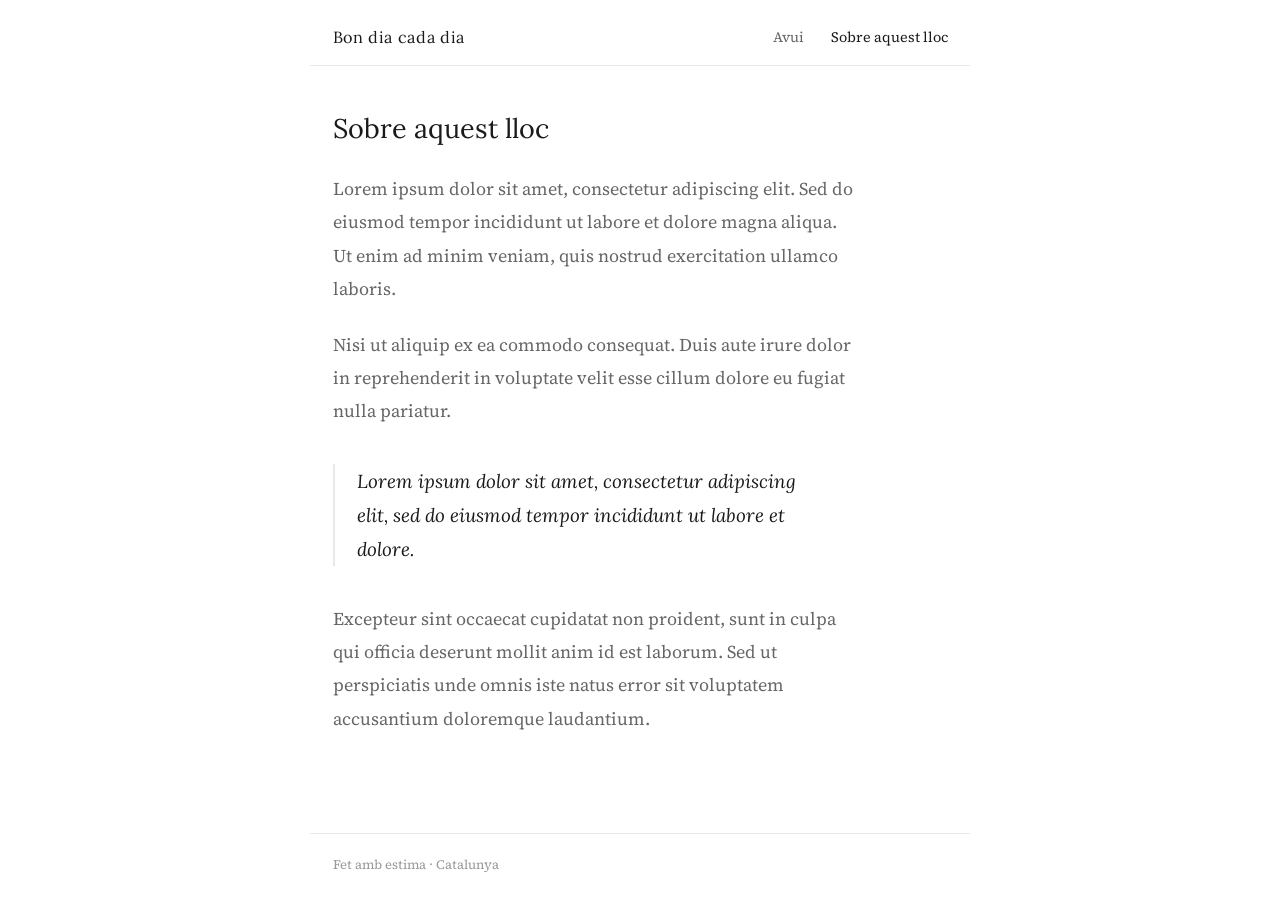
==== about.html @ a8922bc8 "Add files via upload" ====
<!DOCTYPE html>
<html lang="ca">
<head>
  <meta charset="UTF-8">
  <meta name="viewport" content="width=device-width, initial-scale=1.0">
  <title>Sobre aquest lloc · Bon dia cada dia</title>
  <link rel="stylesheet" href="estils.css">
</head>
<body>
  <nav>
    <span class="nav-title">Bon dia cada dia</span>
    <div class="nav-links">
      <a href="index.html" class="nav-link">Avui</a>
      <a href="about.html" class="nav-link actiu">Sobre aquest lloc</a>
    </div>
  </nav>

  <main class="about">
    <h1>Sobre aquest lloc</h1>
    <p>Lorem ipsum dolor sit amet, consectetur adipiscing elit. Sed do eiusmod tempor incididunt ut labore et dolore magna aliqua. Ut enim ad minim veniam, quis nostrud exercitation ullamco laboris.</p>
    <p>Nisi ut aliquip ex ea commodo consequat. Duis aute irure dolor in reprehenderit in voluptate velit esse cillum dolore eu fugiat nulla pariatur.</p>
    <blockquote>Lorem ipsum dolor sit amet, consectetur adipiscing elit, sed do eiusmod tempor incididunt ut labore et dolore.</blockquote>
    <p>Excepteur sint occaecat cupidatat non proident, sunt in culpa qui officia deserunt mollit anim id est laborum. Sed ut perspiciatis unde omnis iste natus error sit voluptatem accusantium doloremque laudantium.</p>
  </main>

  <footer>
    <p>Fet amb estima · Catalunya</p>
  </footer>
</body>
</html>
---- estils.css ----
@import url('https://fonts.googleapis.com/css2?family=Lora:ital,wght@0,400;0,500;1,400&family=Source+Serif+4:opsz,wght@8..60,300;8..60,400&display=swap');

*, *::before, *::after {
  box-sizing: border-box;
  margin: 0;
  padding: 0;
}

:root {
  --color-text: #1a1a1a;
  --color-text-suau: #666;
  --color-text-molt-suau: #999;
  --color-vora: #e8e8e8;
  --color-fons: #ffffff;
  --color-fons-suau: #f7f7f5;
  --color-verd-wa: #25D366;
  --font-serif: 'Lora', Georgia, serif;
  --font-body: 'Source Serif 4', Georgia, serif;
  --max-amplada: 660px;
  --radi: 12px;
}

html {
  font-size: 18px;
  -webkit-text-size-adjust: 100%;
}

body {
  font-family: var(--font-body);
  color: var(--color-text);
  background: var(--color-fons);
  min-height: 100vh;
  display: flex;
  flex-direction: column;
}

/* NAV */
nav {
  max-width: var(--max-amplada);
  margin: 0 auto;
  width: 100%;
  padding: 1.5rem 1.25rem 1rem;
  display: flex;
  justify-content: space-between;
  align-items: center;
  border-bottom: 1px solid var(--color-vora);
}

.nav-title {
  font-family: var(--font-serif);
  font-size: 0.9rem;
  font-weight: 400;
  letter-spacing: 0.04em;
  color: var(--color-text);
}

.nav-links {
  display: flex;
  gap: 1.5rem;
}

.nav-link {
  font-size: 0.8rem;
  color: var(--color-text-suau);
  text-decoration: none;
  font-family: var(--font-body);
}

.nav-link:hover,
.nav-link.actiu {
  color: var(--color-text);
}

/* MAIN */
main {
  max-width: var(--max-amplada);
  margin: 0 auto;
  width: 100%;
  padding: 2.5rem 1.25rem 3rem;
  flex: 1;
}

/* DATA I SANT */
.data-label {
  font-size: 0.72rem;
  color: var(--color-text-molt-suau);
  letter-spacing: 0.07em;
  text-transform: uppercase;
  margin-bottom: 0.4rem;
}

.sant-line {
  font-family: var(--font-serif);
  font-size: 1.1rem;
  font-weight: 400;
  color: var(--color-text);
  margin-bottom: 2rem;
  line-height: 1.4;
}

/* IMATGE */
.marc-imatge {
  width: 100%;
  aspect-ratio: 4 / 3;
  background: var(--color-fons-suau);
  border-radius: var(--radi);
  overflow: hidden;
  margin-bottom: 2rem;
  border: 1px solid var(--color-vora);
  display: flex;
  align-items: center;
  justify-content: center;
}

.marc-imatge img {
  width: 100%;
  height: 100%;
  object-fit: cover;
  display: block;
}

.imatge-placeholder {
  display: flex;
  flex-direction: column;
  align-items: center;
  gap: 0.75rem;
  color: var(--color-text-molt-suau);
}

.imatge-placeholder svg {
  width: 36px;
  height: 36px;
  fill: currentColor;
  opacity: 0.4;
}

.imatge-placeholder span {
  font-size: 0.8rem;
}

/* REFLEXIÓ */
.reflexio {
  font-family: var(--font-serif);
  font-size: 1.15rem;
  font-weight: 400;
  line-height: 1.85;
  color: var(--color-text);
  margin-bottom: 2.5rem;
  white-space: pre-line;
}

/* BOTONS */
.accions {
  margin-bottom: 1rem;
}

.btn-compartir {
  display: inline-flex;
  align-items: center;
  gap: 8px;
  padding: 0.6rem 1.25rem;
  border: 1px solid var(--color-vora);
  border-radius: 2rem;
  background: transparent;
  font-size: 0.85rem;
  color: var(--color-text);
  font-family: var(--font-body);
  cursor: pointer;
  transition: background 0.15s, border-color 0.15s;
}

.btn-compartir:hover {
  background: var(--color-fons-suau);
  border-color: #ccc;
}

.btn-compartir svg {
  width: 16px;
  height: 16px;
  fill: var(--color-verd-wa);
  flex-shrink: 0;
}

/* BANNER CANAL */
.banner-canal {
  margin-top: 2.5rem;
  padding: 1.1rem 1.25rem;
  border: 1px solid var(--color-vora);
  border-radius: var(--radi);
  display: flex;
  align-items: center;
  justify-content: space-between;
  gap: 1rem;
  flex-wrap: wrap;
}

.banner-canal p {
  font-size: 0.9rem;
  color: var(--color-text-suau);
  line-height: 1.5;
  flex: 1;
}

.btn-canal {
  flex-shrink: 0;
  padding: 0.5rem 1.1rem;
  background: var(--color-verd-wa);
  color: white;
  border: none;
  border-radius: 2rem;
  font-size: 0.82rem;
  cursor: pointer;
  font-family: var(--font-body);
  text-decoration: none;
  white-space: nowrap;
  transition: opacity 0.15s;
}

.btn-canal:hover {
  opacity: 0.88;
}

/* ABOUT */
main.about h1 {
  font-family: var(--font-serif);
  font-size: 1.5rem;
  font-weight: 400;
  margin-bottom: 1.5rem;
  color: var(--color-text);
}

main.about p {
  font-size: 1rem;
  line-height: 1.85;
  color: var(--color-text-suau);
  margin-bottom: 1.25rem;
  max-width: 520px;
}

main.about blockquote {
  font-family: var(--font-serif);
  font-style: italic;
  font-size: 1.05rem;
  color: var(--color-text);
  padding-left: 1.25rem;
  border-left: 2px solid var(--color-vora);
  margin: 2rem 0;
  line-height: 1.8;
  max-width: 480px;
}

/* FOOTER */
footer {
  max-width: var(--max-amplada);
  margin: 0 auto;
  width: 100%;
  padding: 1.25rem 1.25rem 1.5rem;
  border-top: 1px solid var(--color-vora);
  font-size: 0.72rem;
  color: var(--color-text-molt-suau);
}

/* MÒBIL */
@media (max-width: 480px) {
  html { font-size: 17px; }
  nav { padding: 1.2rem 1rem 0.8rem; }
  main { padding: 2rem 1rem 2.5rem; }
  .reflexio { font-size: 1.1rem; }
  .banner-canal { flex-direction: column; align-items: flex-start; }
}
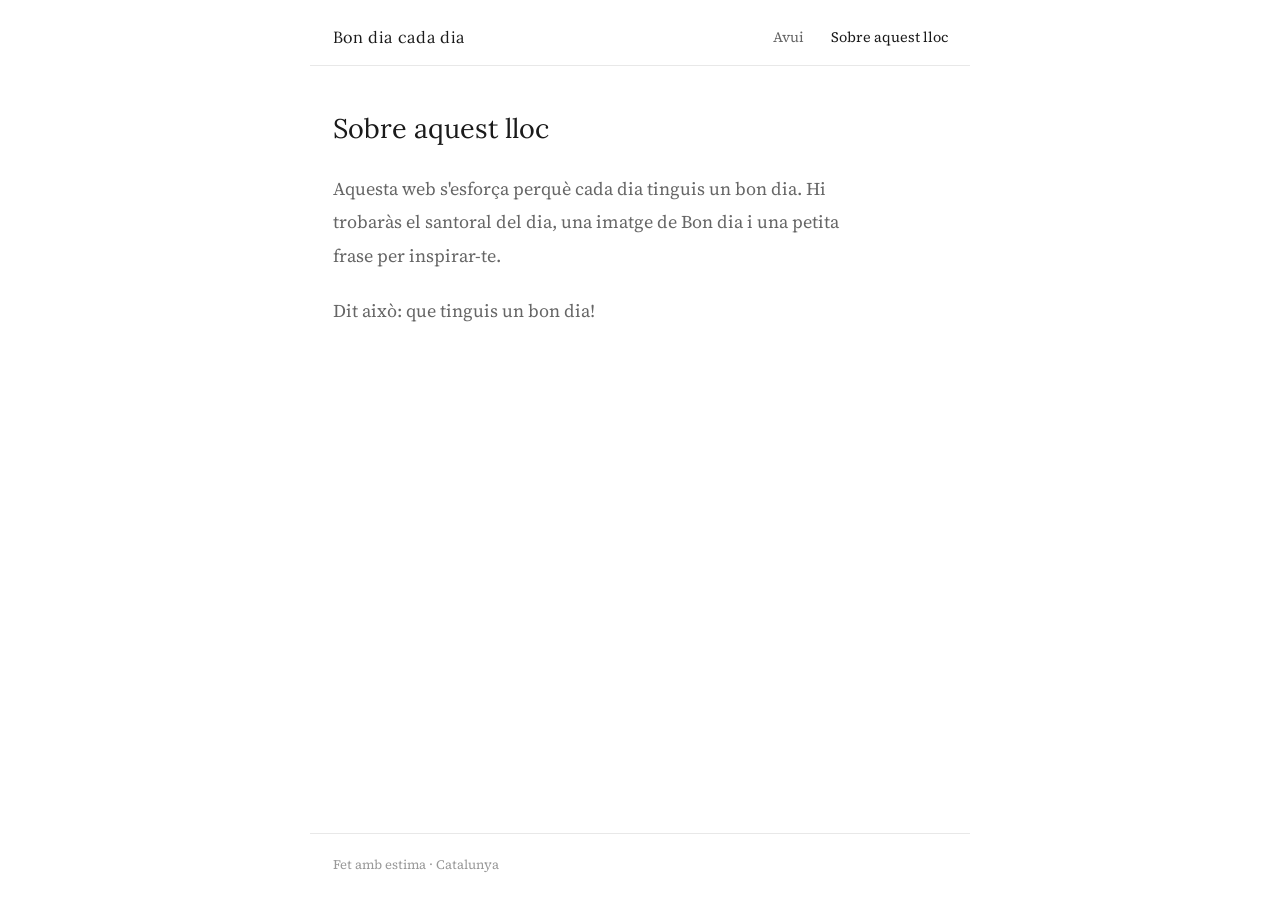
==== commit 521cbd25: "Update about.html" ====
--- a/about.html
+++ b/about.html
@@ -4,6 +4,7 @@
   <meta charset="UTF-8">
   <meta name="viewport" content="width=device-width, initial-scale=1.0">
   <title>Sobre aquest lloc · Bon dia cada dia</title>
+  <link rel="icon" type="image/png" href="favicon.png">
   <link rel="stylesheet" href="estils.css">
 </head>
 <body>
@@ -17,10 +18,8 @@
 
   <main class="about">
     <h1>Sobre aquest lloc</h1>
-    <p>Lorem ipsum dolor sit amet, consectetur adipiscing elit. Sed do eiusmod tempor incididunt ut labore et dolore magna aliqua. Ut enim ad minim veniam, quis nostrud exercitation ullamco laboris.</p>
-    <p>Nisi ut aliquip ex ea commodo consequat. Duis aute irure dolor in reprehenderit in voluptate velit esse cillum dolore eu fugiat nulla pariatur.</p>
-    <blockquote>Lorem ipsum dolor sit amet, consectetur adipiscing elit, sed do eiusmod tempor incididunt ut labore et dolore.</blockquote>
-    <p>Excepteur sint occaecat cupidatat non proident, sunt in culpa qui officia deserunt mollit anim id est laborum. Sed ut perspiciatis unde omnis iste natus error sit voluptatem accusantium doloremque laudantium.</p>
+    <p>Aquesta web s'esforça perquè cada dia tinguis un bon dia. Hi trobaràs el santoral del dia, una imatge de Bon dia i una petita frase per inspirar-te.</p>
+    <p>Dit això: que tinguis un bon dia!</p>
   </main>
 
   <footer>
--- a/estils.css
+++ b/estils.css
@@ -82,11 +82,12 @@
 
 /* DATA I SANT */
 .data-label {
-  font-size: 0.72rem;
-  color: var(--color-text-molt-suau);
-  letter-spacing: 0.07em;
-  text-transform: uppercase;
+  font-size: 1.15rem;
+  color: var(--color-text);
+  text-decoration: underline;
+  font-weight: 400;
   margin-bottom: 0.4rem;
+  text-align: center;
 }
 
 .sant-line {
@@ -96,17 +97,16 @@
   color: var(--color-text);
   margin-bottom: 2rem;
   line-height: 1.4;
+  text-align: center;
 }
 
 /* IMATGE */
 .marc-imatge {
   width: 100%;
-  aspect-ratio: 4 / 3;
-  background: var(--color-fons-suau);
-  border-radius: var(--radi);
-  overflow: hidden;
+  background: transparent;
+  border-radius: 0;
   margin-bottom: 2rem;
-  border: 1px solid var(--color-vora);
+  border: none;
   display: flex;
   align-items: center;
   justify-content: center;
@@ -114,8 +114,8 @@
 
 .marc-imatge img {
   width: 100%;
-  height: 100%;
-  object-fit: cover;
+  height: 280px;
+  object-fit: contain;
   display: block;
 }
 
@@ -147,11 +147,13 @@
   color: var(--color-text);
   margin-bottom: 2.5rem;
   white-space: pre-line;
+  text-align: center;
 }
 
 /* BOTONS */
 .accions {
   margin-bottom: 1rem;
+  text-align: center;
 }
 
 .btn-compartir {
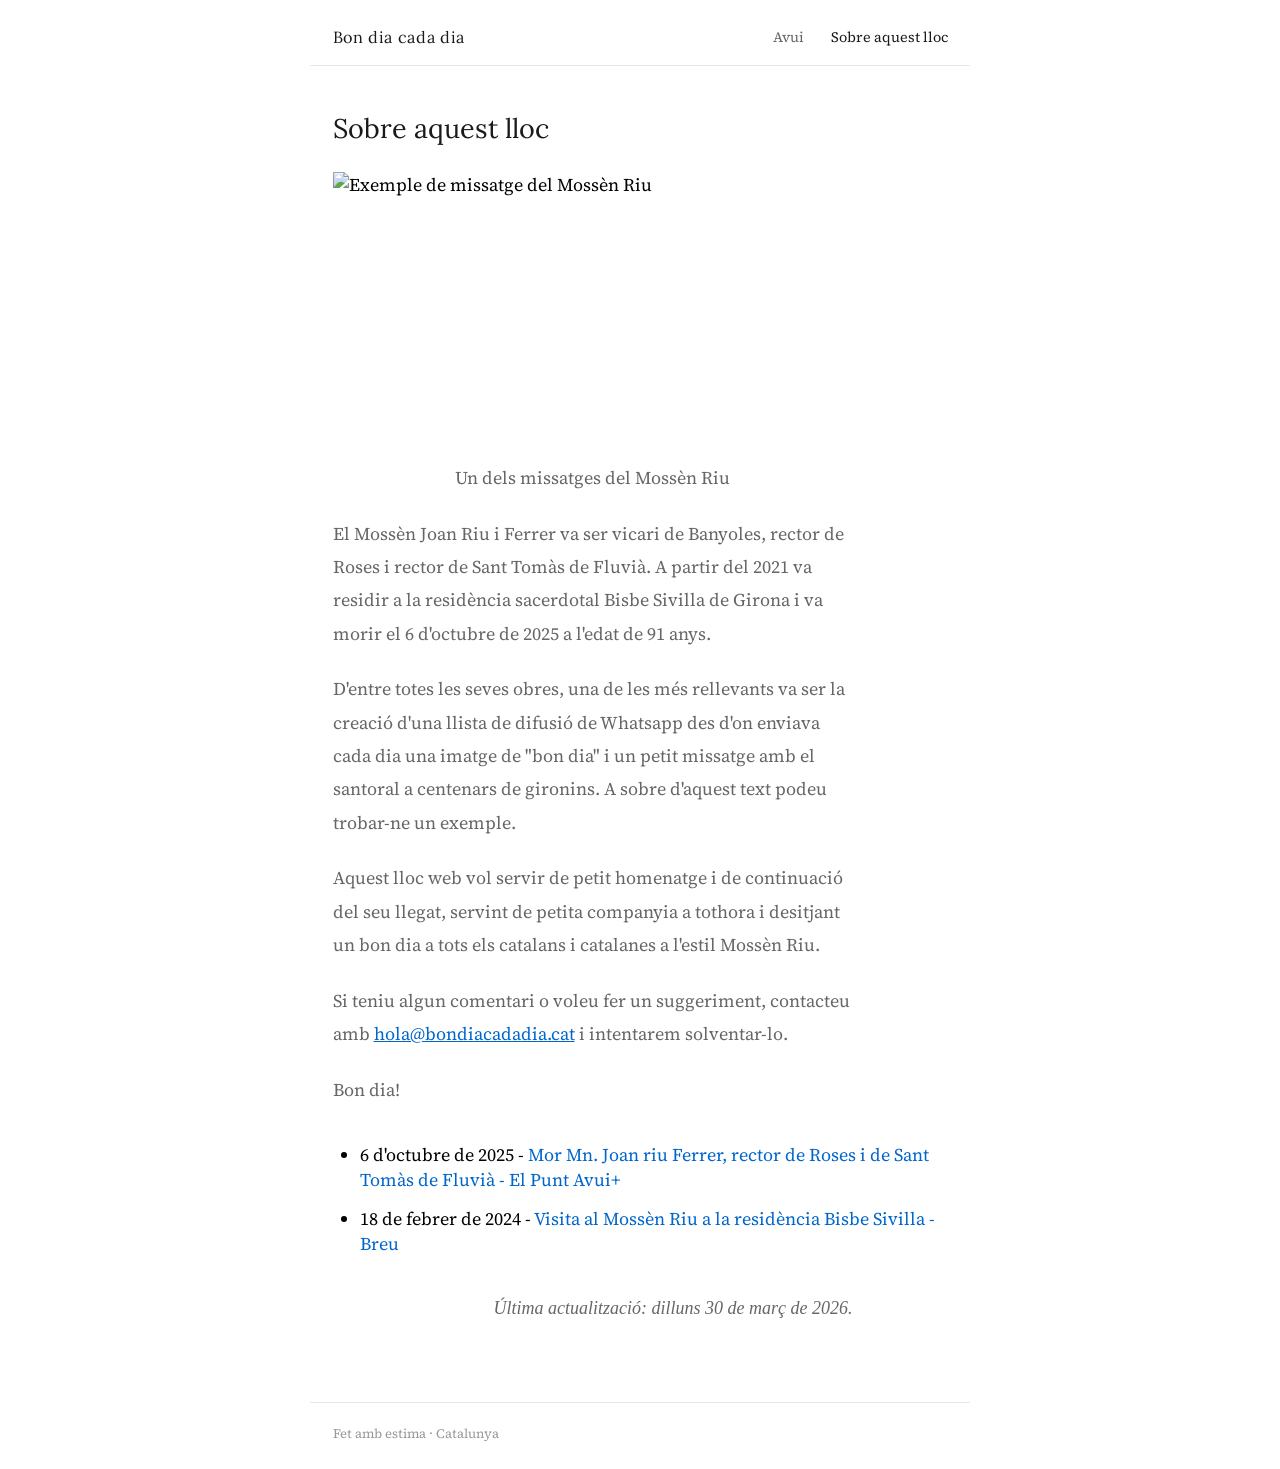
==== commit e629a1c8: "Update about.html" ====
--- a/about.html
+++ b/about.html
@@ -6,6 +6,57 @@
   <title>Sobre aquest lloc · Bon dia cada dia</title>
   <link rel="icon" type="image/png" href="favicon.png">
   <link rel="stylesheet" href="estils.css">
+  <style>
+    /* Estils específics per a aquesta pàgina */
+    .about-content {
+      color: #000000; /* Text general en negre */
+    }
+    
+    .about-content p {
+      color: #000000;
+      max-width: 100%; /* Permetem que ocupi l'amplada del contenidor */
+    }
+
+    .email-link {
+      color: #0066cc; /* Color d'enllaç estàndard */
+      text-decoration: underline;
+    }
+
+    .footer-nota {
+      font-style: italic;
+      text-align: right;
+      font-size: 0.85rem;
+      color: #666; /* Gris */
+      margin-top: 2rem;
+    }
+
+    .llegenda-imatge {
+      text-align: center;
+      font-size: 0.9rem;
+      color: var(--color-text-suau);
+      margin-top: -1.5rem;
+      margin-bottom: 2rem;
+    }
+
+    .referencies {
+      margin-top: 2rem;
+      padding-left: 1.5rem;
+      color: #000;
+    }
+
+    .referencies li {
+      margin-bottom: 0.75rem;
+    }
+
+    .referencies a {
+      color: #0066cc;
+      text-decoration: none;
+    }
+
+    .referencies a:hover {
+      text-decoration: underline;
+    }
+  </style>
 </head>
 <body>
   <nav>
@@ -16,10 +67,30 @@
     </div>
   </nav>
 
-  <main class="about">
+  <main class="about about-content">
     <h1>Sobre aquest lloc</h1>
-    <p>Aquesta web s'esforça perquè cada dia tinguis un bon dia. Hi trobaràs el santoral del dia, una imatge de Bon dia i una petita frase per inspirar-te.</p>
-    <p>Dit això: que tinguis un bon dia!</p>
+
+    <div class="marc-imatge">
+      <img src="exemple-mossen-riu.jpg" alt="Exemple de missatge del Mossèn Riu">
+    </div>
+    <p class="llegenda-imatge">Un dels missatges del Mossèn Riu</p>
+
+    <p>El Mossèn Joan Riu i Ferrer va ser vicari de Banyoles, rector de Roses i rector de Sant Tomàs de Fluvià. A partir del 2021 va residir a la residència sacerdotal Bisbe Sivilla de Girona i va morir el 6 d'octubre de 2025 a l'edat de 91 anys.</p>
+    
+    <p>D'entre totes les seves obres, una de les més rellevants va ser la creació d'una llista de difusió de Whatsapp des d'on enviava cada dia una imatge de "bon dia" i un petit missatge amb el santoral a centenars de gironins. A sobre d'aquest text podeu trobar-ne un exemple.</p>
+    
+    <p>Aquest lloc web vol servir de petit homenatge i de continuació del seu llegat, servint de petita companyia a tothora i desitjant un bon dia a tots els catalans i catalanes a l'estil Mossèn Riu.</p>
+    
+    <p>Si teniu algun comentari o voleu fer un suggeriment, contacteu amb <a href="mailto:hola@bondiacadadia.cat" class="email-link">hola@bondiacadadia.cat</a> i intentarem solventar-lo.</p>
+    
+    <p>Bon dia!</p>
+
+    <ul class="referencies">
+      <li>6 d'octubre de 2025 - <a href="https://www.elpuntavui.cat/article/29-necrologiques/2582019-mor-mn-joan-riu-ferrer-rector-de-roses-i-de-sant-tomas-de-fluvia.html" target="_blank">Mor Mn. Joan riu Ferrer, rector de Roses i de Sant Tomàs de Fluvià - El Punt Avui+</a></li>
+      <li>18 de febrer de 2024 - <a href="https://breu.substack.com/p/15-breu-el-mossen-riu" target="_blank">Visita al Mossèn Riu a la residència Bisbe Sivilla - Breu</a></li>
+    </ul>
+
+    <p class="footer-nota">Última actualització: dilluns 30 de març de 2026.</p>
   </main>
 
   <footer>
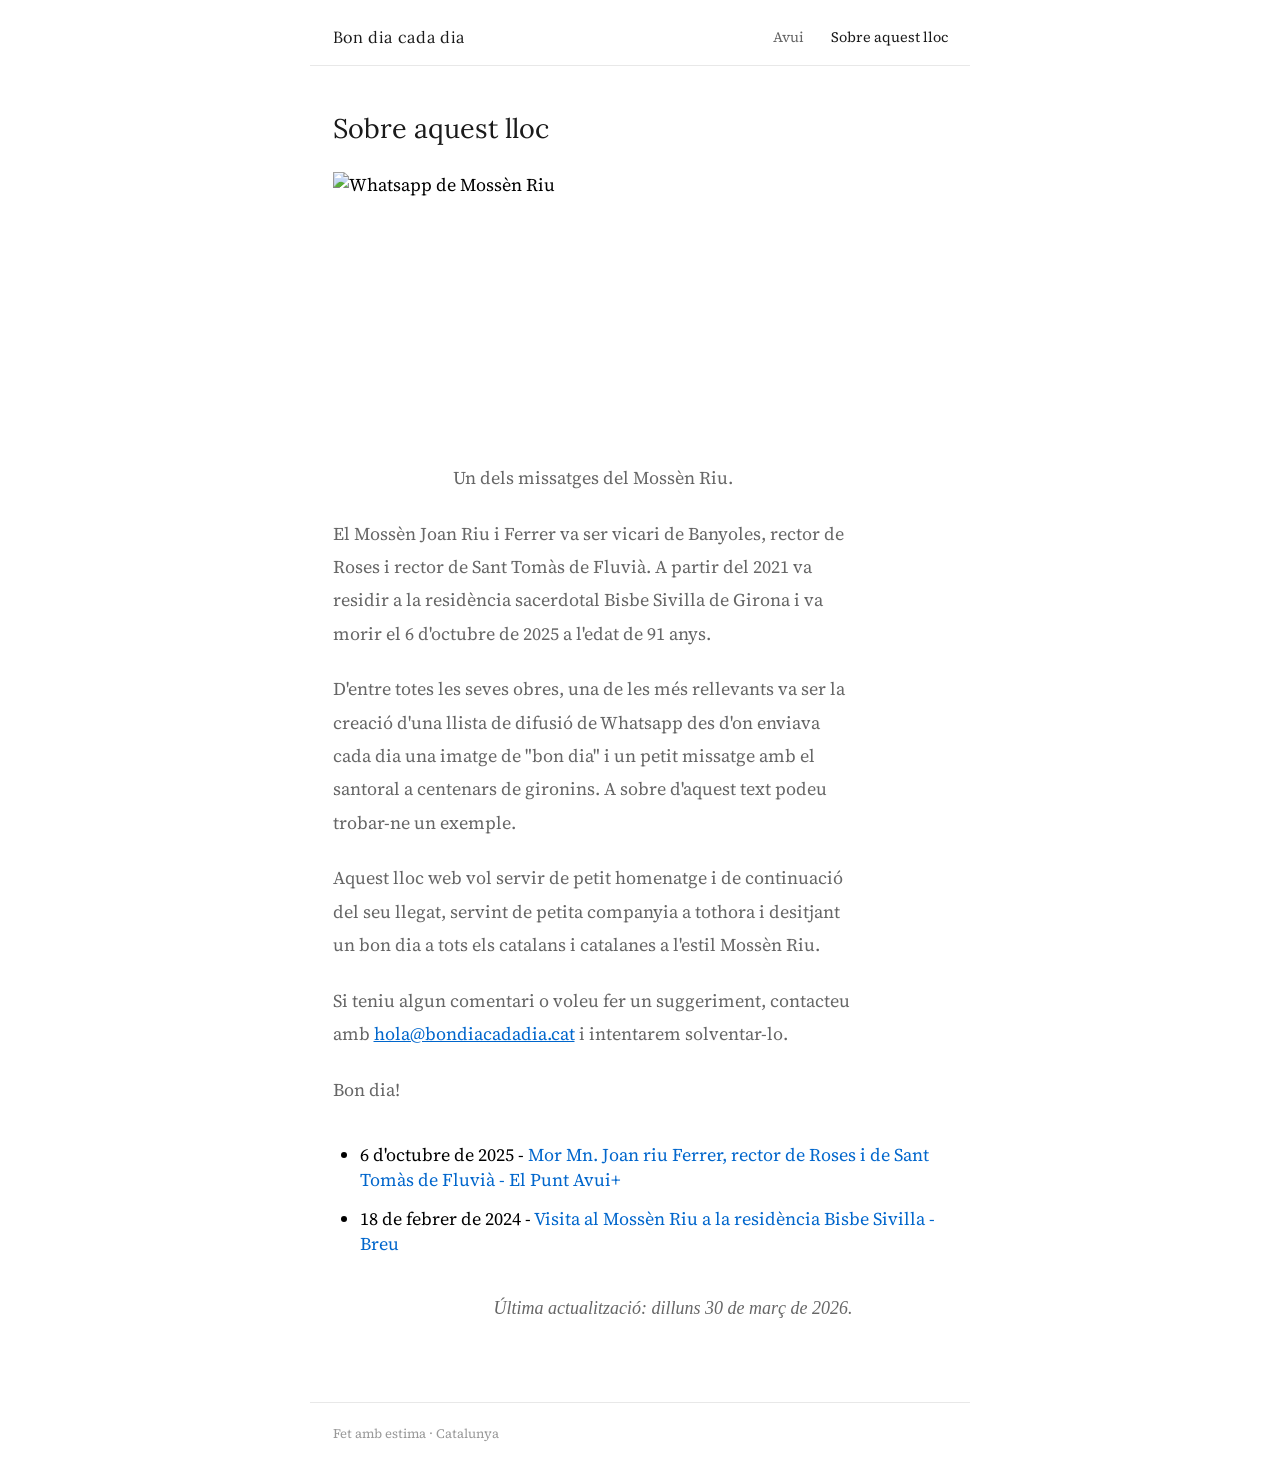
==== commit 9f866521: "Update about.html" ====
--- a/about.html
+++ b/about.html
@@ -25,7 +25,7 @@
     .footer-nota {
       font-style: italic;
       text-align: right;
-      font-size: 0.85rem;
+      font-size: 0.50rem;
       color: #666; /* Gris */
       margin-top: 2rem;
     }
@@ -71,9 +71,9 @@
     <h1>Sobre aquest lloc</h1>
 
     <div class="marc-imatge">
-      <img src="exemple-mossen-riu.jpg" alt="Exemple de missatge del Mossèn Riu">
+      <img src="Missatge Mossen Riu.jpg" alt="Whatsapp de Mossèn Riu">
     </div>
-    <p class="llegenda-imatge">Un dels missatges del Mossèn Riu</p>
+    <p class="llegenda-imatge">Un dels missatges del Mossèn Riu.</p>
 
     <p>El Mossèn Joan Riu i Ferrer va ser vicari de Banyoles, rector de Roses i rector de Sant Tomàs de Fluvià. A partir del 2021 va residir a la residència sacerdotal Bisbe Sivilla de Girona i va morir el 6 d'octubre de 2025 a l'edat de 91 anys.</p>
     
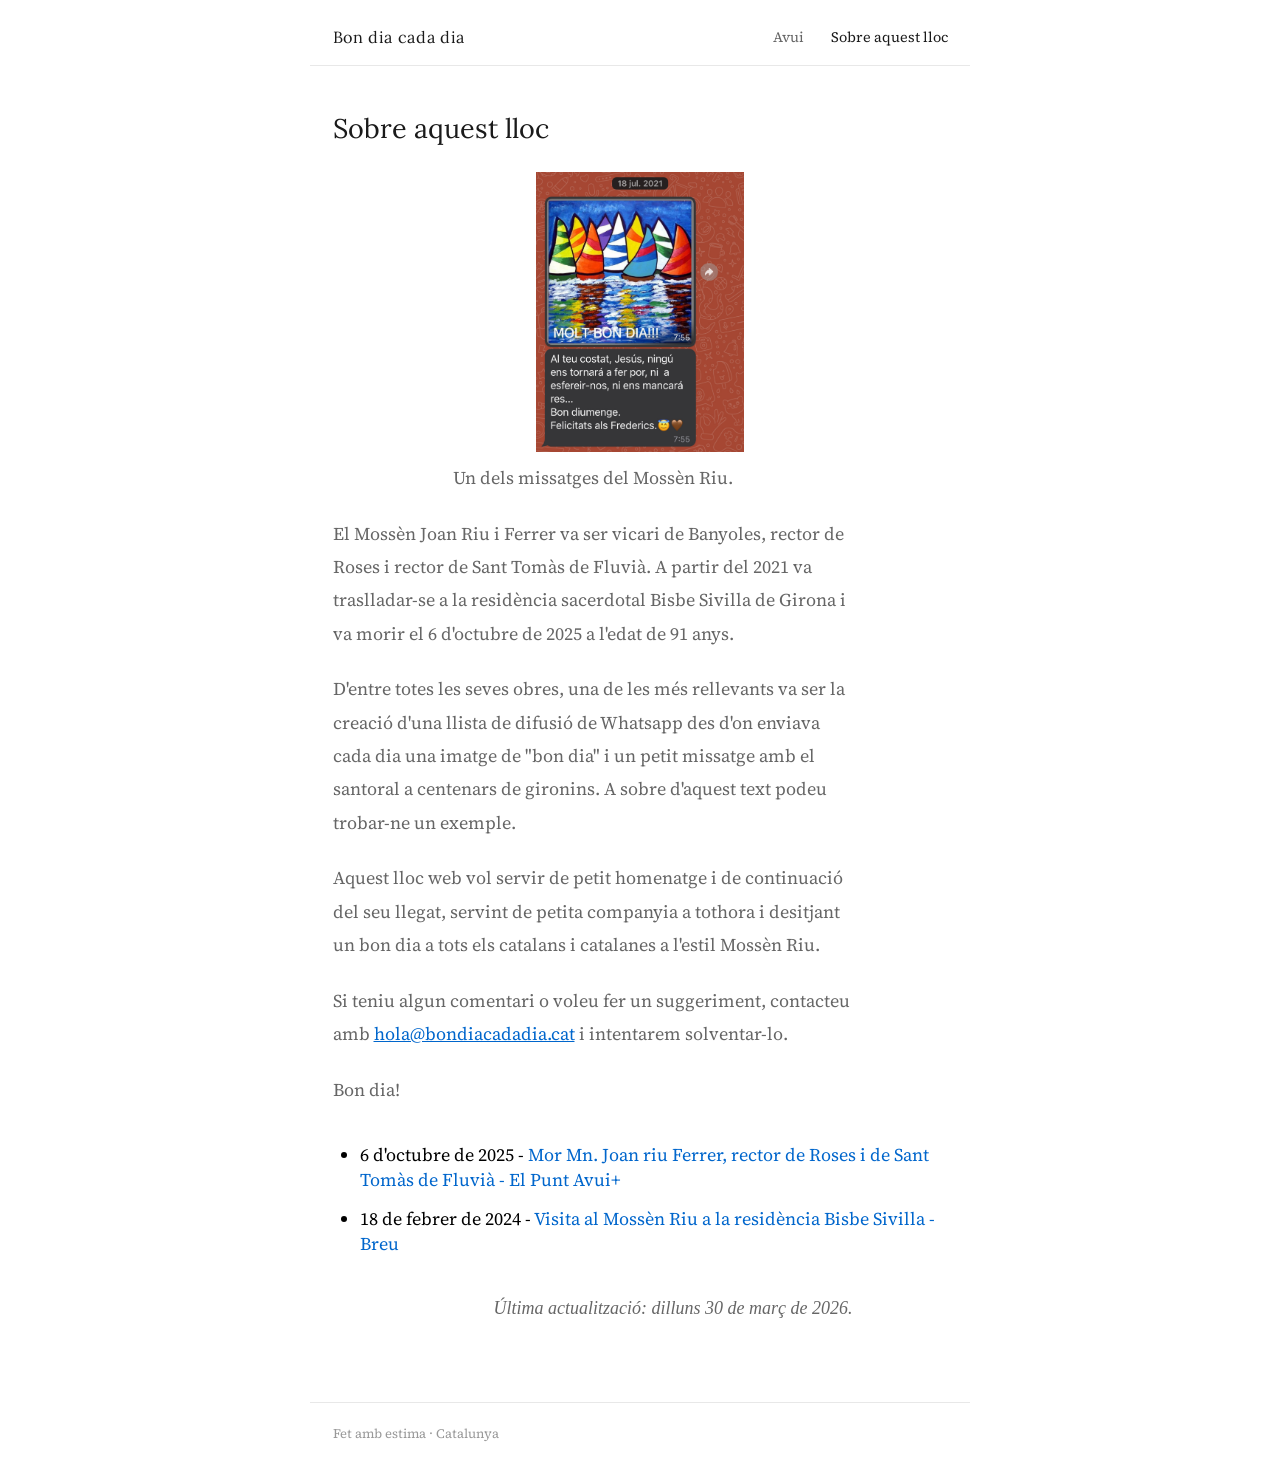
==== commit fcb7160f: "Update about.html" ====
--- a/about.html
+++ b/about.html
@@ -75,7 +75,7 @@
     </div>
     <p class="llegenda-imatge">Un dels missatges del Mossèn Riu.</p>
 
-    <p>El Mossèn Joan Riu i Ferrer va ser vicari de Banyoles, rector de Roses i rector de Sant Tomàs de Fluvià. A partir del 2021 va residir a la residència sacerdotal Bisbe Sivilla de Girona i va morir el 6 d'octubre de 2025 a l'edat de 91 anys.</p>
+    <p>El Mossèn Joan Riu i Ferrer va ser vicari de Banyoles, rector de Roses i rector de Sant Tomàs de Fluvià. A partir del 2021 va traslladar-se a la residència sacerdotal Bisbe Sivilla de Girona i va morir el 6 d'octubre de 2025 a l'edat de 91 anys.</p>
     
     <p>D'entre totes les seves obres, una de les més rellevants va ser la creació d'una llista de difusió de Whatsapp des d'on enviava cada dia una imatge de "bon dia" i un petit missatge amb el santoral a centenars de gironins. A sobre d'aquest text podeu trobar-ne un exemple.</p>
     
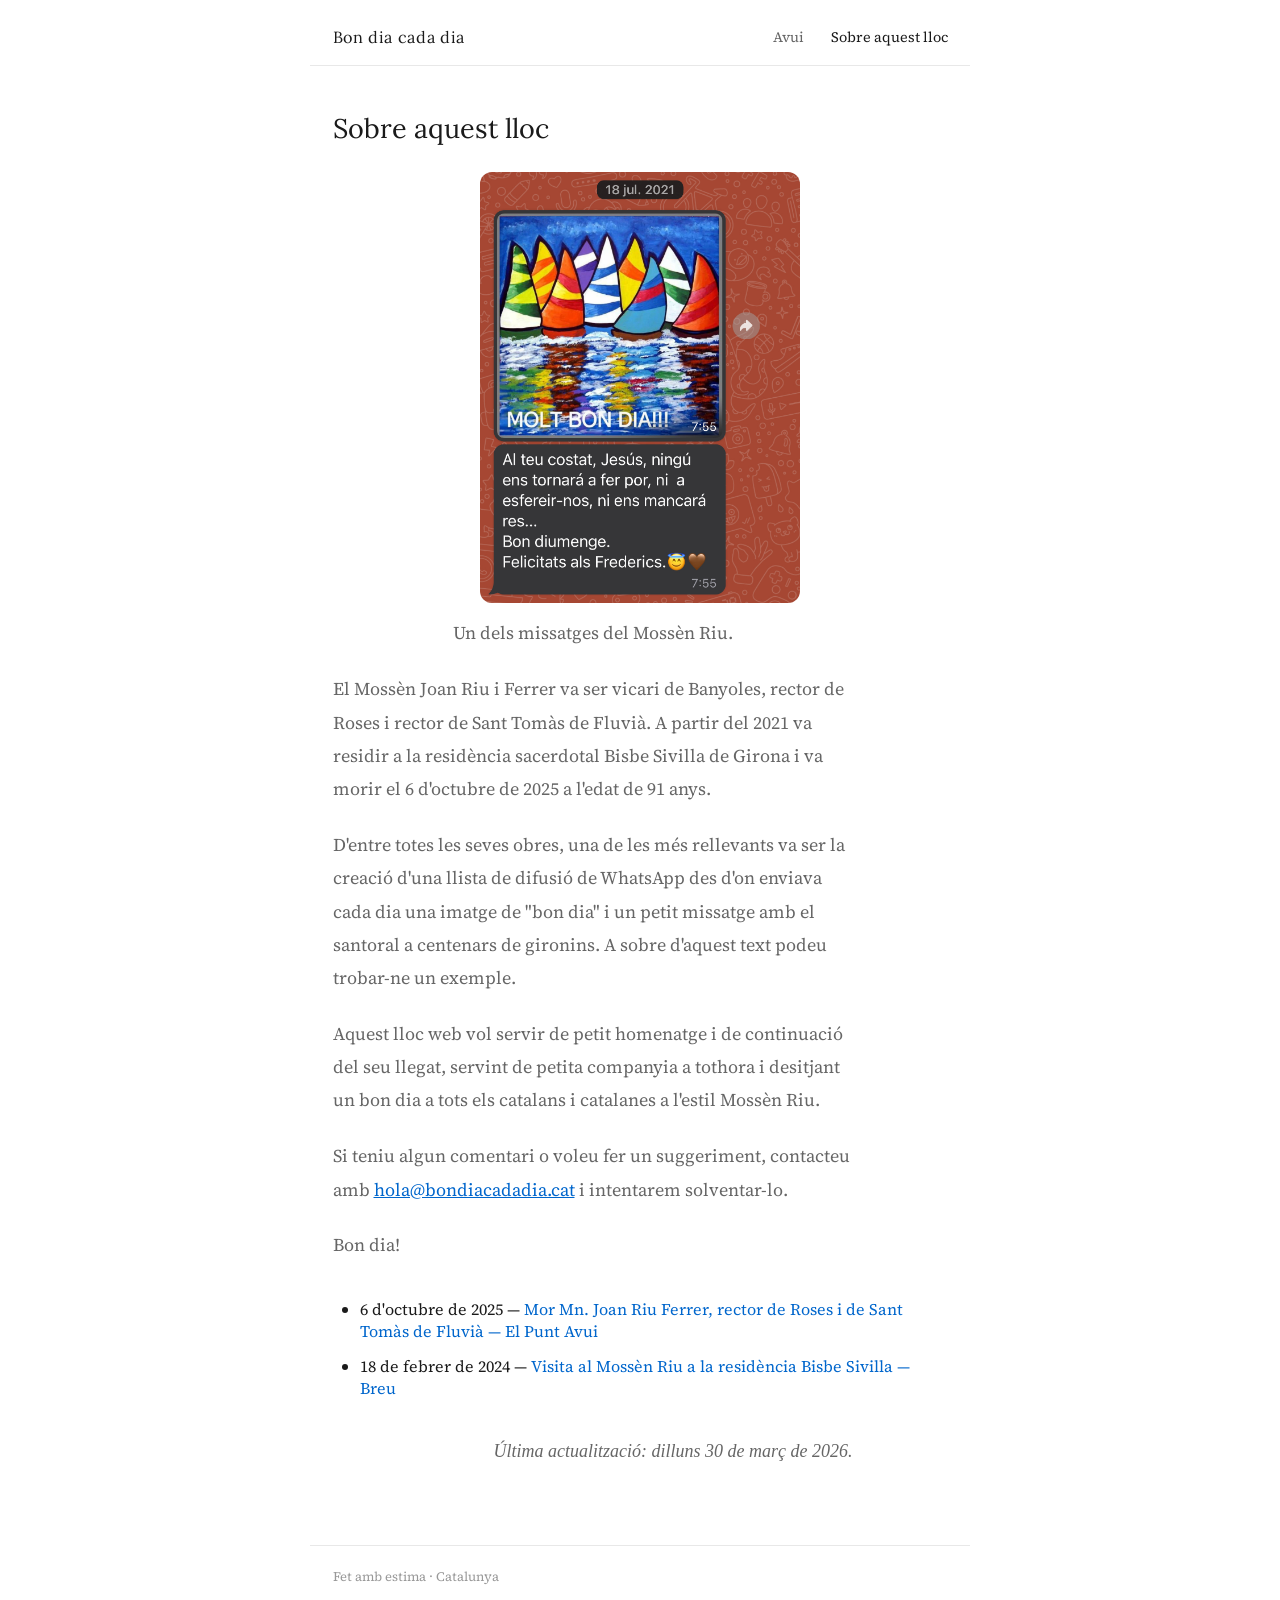
==== commit a9c87be5: "Update about.html" ====
--- a/about.html
+++ b/about.html
@@ -7,45 +7,55 @@
   <link rel="icon" type="image/png" href="favicon.png">
   <link rel="stylesheet" href="estils.css">
   <style>
-    /* Estils específics per a aquesta pàgina */
-    .about-content {
-      color: #000000; /* Text general en negre */
-    }
-    
     .about-content p {
-      color: #000000;
-      max-width: 100%; /* Permetem que ocupi l'amplada del contenidor */
+      color: var(--color-text);
+      max-width: 100%;
     }
 
     .email-link {
-      color: #0066cc; /* Color d'enllaç estàndard */
+      color: #0066cc;
       text-decoration: underline;
     }
 
     .footer-nota {
       font-style: italic;
       text-align: right;
-      font-size: 0.50rem;
-      color: #666; /* Gris */
+      font-size: 0.75rem;
+      color: var(--color-text-suau);
       margin-top: 2rem;
+    }
+
+    .marc-imatge-about {
+      width: 100%;
+      display: flex;
+      justify-content: center;
+      margin-bottom: 0.75rem;
+    }
+
+    .marc-imatge-about img {
+      max-width: 320px;
+      width: 100%;
+      height: auto;
+      display: block;
+      border-radius: var(--radi);
     }
 
     .llegenda-imatge {
       text-align: center;
-      font-size: 0.9rem;
+      font-size: 0.85rem;
       color: var(--color-text-suau);
-      margin-top: -1.5rem;
       margin-bottom: 2rem;
     }
 
     .referencies {
       margin-top: 2rem;
       padding-left: 1.5rem;
-      color: #000;
+      color: var(--color-text);
     }
 
     .referencies li {
       margin-bottom: 0.75rem;
+      font-size: 0.9rem;
     }
 
     .referencies a {
@@ -70,24 +80,24 @@
   <main class="about about-content">
     <h1>Sobre aquest lloc</h1>
 
-    <div class="marc-imatge">
-      <img src="Missatge Mossen Riu.jpg" alt="Whatsapp de Mossèn Riu">
+    <div class="marc-imatge-about">
+      <img src="Missatge Mossen Riu.jpg" alt="Un dels missatges del Mossèn Riu">
     </div>
     <p class="llegenda-imatge">Un dels missatges del Mossèn Riu.</p>
 
-    <p>El Mossèn Joan Riu i Ferrer va ser vicari de Banyoles, rector de Roses i rector de Sant Tomàs de Fluvià. A partir del 2021 va traslladar-se a la residència sacerdotal Bisbe Sivilla de Girona i va morir el 6 d'octubre de 2025 a l'edat de 91 anys.</p>
-    
-    <p>D'entre totes les seves obres, una de les més rellevants va ser la creació d'una llista de difusió de Whatsapp des d'on enviava cada dia una imatge de "bon dia" i un petit missatge amb el santoral a centenars de gironins. A sobre d'aquest text podeu trobar-ne un exemple.</p>
-    
+    <p>El Mossèn Joan Riu i Ferrer va ser vicari de Banyoles, rector de Roses i rector de Sant Tomàs de Fluvià. A partir del 2021 va residir a la residència sacerdotal Bisbe Sivilla de Girona i va morir el 6 d'octubre de 2025 a l'edat de 91 anys.</p>
+
+    <p>D'entre totes les seves obres, una de les més rellevants va ser la creació d'una llista de difusió de WhatsApp des d'on enviava cada dia una imatge de "bon dia" i un petit missatge amb el santoral a centenars de gironins. A sobre d'aquest text podeu trobar-ne un exemple.</p>
+
     <p>Aquest lloc web vol servir de petit homenatge i de continuació del seu llegat, servint de petita companyia a tothora i desitjant un bon dia a tots els catalans i catalanes a l'estil Mossèn Riu.</p>
-    
+
     <p>Si teniu algun comentari o voleu fer un suggeriment, contacteu amb <a href="mailto:hola@bondiacadadia.cat" class="email-link">hola@bondiacadadia.cat</a> i intentarem solventar-lo.</p>
-    
+
     <p>Bon dia!</p>
 
     <ul class="referencies">
-      <li>6 d'octubre de 2025 - <a href="https://www.elpuntavui.cat/article/29-necrologiques/2582019-mor-mn-joan-riu-ferrer-rector-de-roses-i-de-sant-tomas-de-fluvia.html" target="_blank">Mor Mn. Joan riu Ferrer, rector de Roses i de Sant Tomàs de Fluvià - El Punt Avui+</a></li>
-      <li>18 de febrer de 2024 - <a href="https://breu.substack.com/p/15-breu-el-mossen-riu" target="_blank">Visita al Mossèn Riu a la residència Bisbe Sivilla - Breu</a></li>
+      <li>6 d'octubre de 2025 — <a href="https://www.elpuntavui.cat/article/29-necrologiques/2582019-mor-mn-joan-riu-ferrer-rector-de-roses-i-de-sant-tomas-de-fluvia.html" target="_blank">Mor Mn. Joan Riu Ferrer, rector de Roses i de Sant Tomàs de Fluvià — El Punt Avui</a></li>
+      <li>18 de febrer de 2024 — <a href="https://breu.substack.com/p/15-breu-el-mossen-riu" target="_blank">Visita al Mossèn Riu a la residència Bisbe Sivilla — Breu</a></li>
     </ul>
 
     <p class="footer-nota">Última actualització: dilluns 30 de març de 2026.</p>
